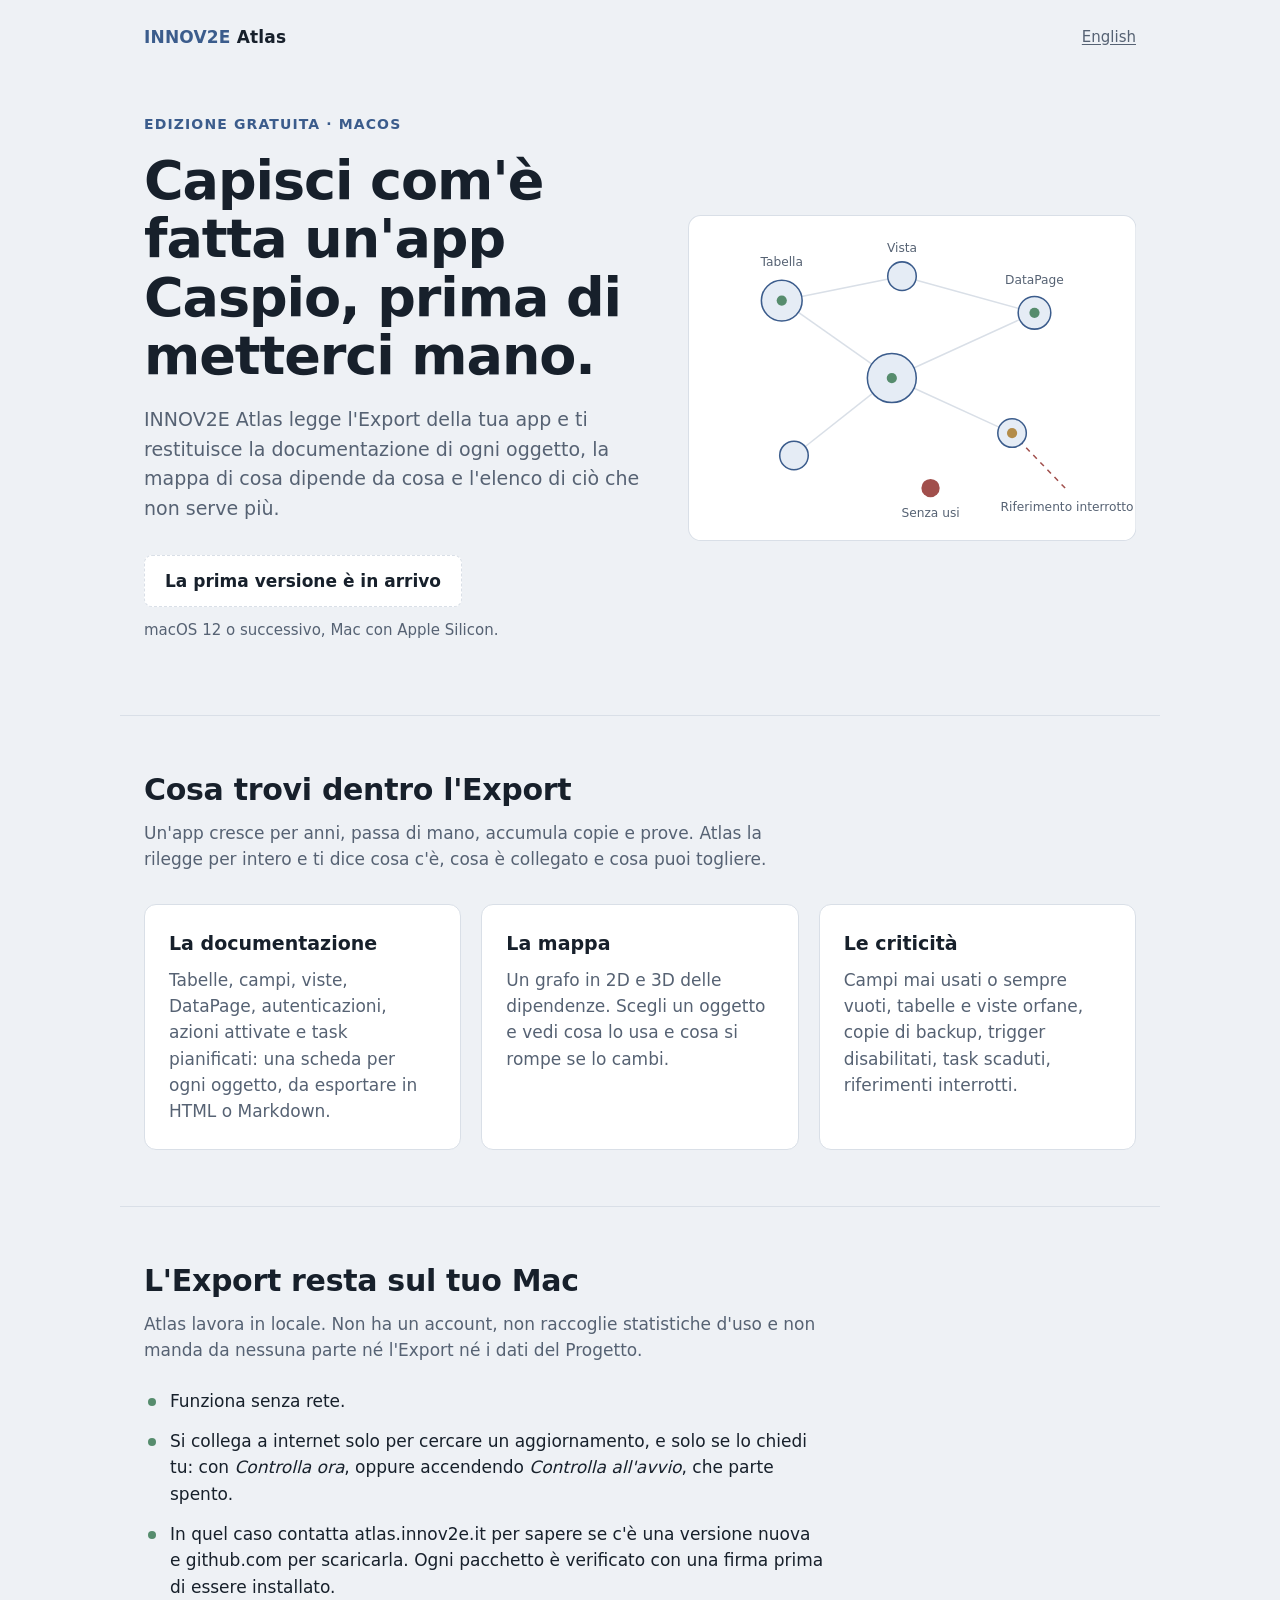
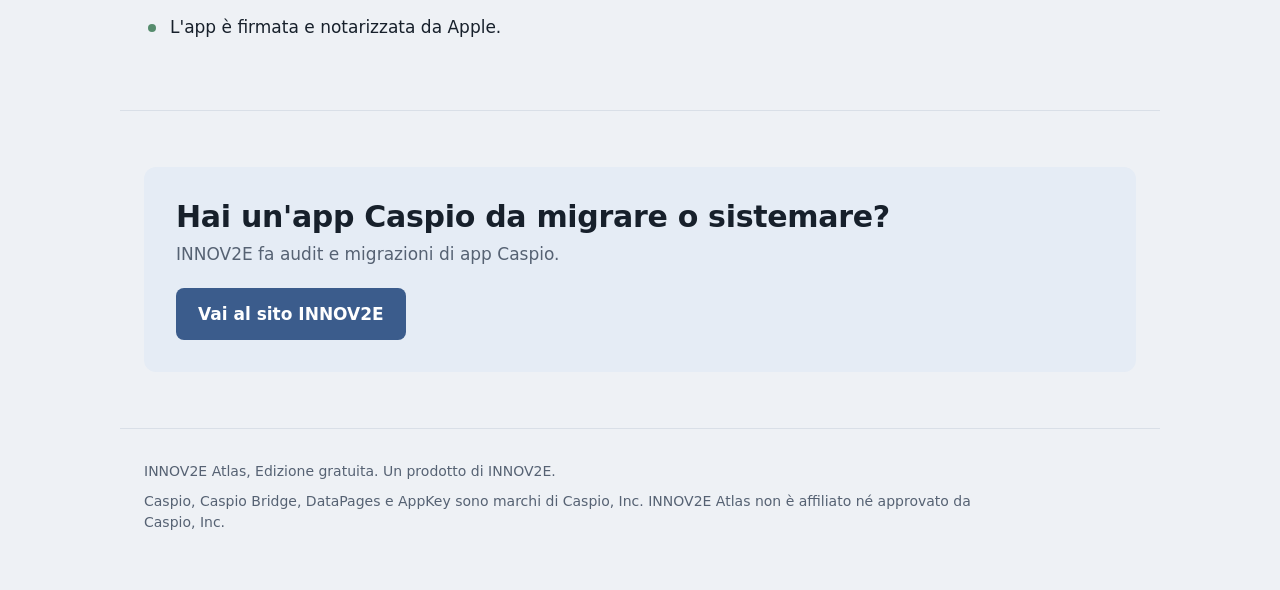
==== index.html @ bc050fd8 "Sito di INNOV2E Atlas: pagina del prodotto in italiano e inglese" ====
<!doctype html>
<html lang="it">
  <head>
    <meta charset="utf-8" />
    <meta name="viewport" content="width=device-width, initial-scale=1" />
    <title>INNOV2E Atlas</title>
    <meta
      name="description"
      content="INNOV2E Atlas legge l'Export di un'app Caspio e ne ricava la documentazione, la mappa delle dipendenze e l'elenco di ciò che non serve più. Tutto in locale, su Mac."
    />
    <link rel="canonical" href="https://atlas.innov2e.it/" />
    <link rel="alternate" hreflang="it" href="https://atlas.innov2e.it/" />
    <link rel="alternate" hreflang="en" href="https://atlas.innov2e.it/en/" />
    <link rel="stylesheet" href="/stile.css" />
  </head>
  <body>
    <header class="contenitore testata">
      <a class="marchio" href="/"><span>INNOV2E</span> Atlas</a>
      <a class="lingua" href="/en/" lang="en" hreflang="en">English</a>
    </header>

    <main>
      <section class="contenitore apertura">
        <div>
          <p class="etichetta">Edizione gratuita · macOS</p>
          <h1>Capisci com'è fatta un'app Caspio, prima di metterci mano.</h1>
          <p class="sommario">
            INNOV2E Atlas legge l'Export della tua app e ti restituisce la documentazione di ogni
            oggetto, la mappa di cosa dipende da cosa e l'elenco di ciò che non serve più.
          </p>

          <!-- PRIMA DEL PRIMO RILASCIO: blocco «in arrivo».
               Al primo rilascio pubblico sostituiscilo con il blocco commentato qui sotto. -->
          <div class="scarica">
            <span class="in-arrivo">La prima versione è in arrivo</span>
            <p class="requisiti">macOS 12 o successivo, Mac con Apple Silicon.</p>
          </div>
          <!--
          <div class="scarica">
            <a class="pulsante" href="https://github.com/innov2e/I2E-atlas-releases/releases/latest">Scarica per Mac</a>
            <p class="requisiti">File .dmg da GitHub. macOS 12 o successivo, Mac con Apple Silicon.</p>
          </div>
          -->
        </div>

        <svg
          class="mappa"
          viewBox="0 0 440 320"
          role="img"
          aria-label="Schema di esempio: tabelle, viste e DataPage collegate tra loro, con un oggetto senza usi e un riferimento interrotto."
        >
          <rect class="riquadro" x="0.5" y="0.5" width="439" height="319" rx="12" />
          <path class="legame" d="M92 84 L210 60" />
          <path class="legame" d="M92 84 L200 160" />
          <path class="legame" d="M210 60 L340 96" />
          <path class="legame" d="M200 160 L340 96" />
          <path class="legame" d="M200 160 L318 214" />
          <path class="legame" d="M104 236 L200 160" />
          <path class="legame-rotto" d="M318 214 L372 270" />
          <circle class="nodo" cx="92" cy="84" r="20" />
          <circle class="nodo" cx="210" cy="60" r="14" />
          <circle class="nodo" cx="200" cy="160" r="24" />
          <circle class="nodo" cx="340" cy="96" r="16" />
          <circle class="nodo" cx="318" cy="214" r="14" />
          <circle class="nodo" cx="104" cy="236" r="14" />
          <circle class="nodo-ok" cx="92" cy="84" r="5" />
          <circle class="nodo-ok" cx="200" cy="160" r="5" />
          <circle class="nodo-ok" cx="340" cy="96" r="5" />
          <circle class="nodo-attenzione" cx="318" cy="214" r="5" />
          <circle class="nodo-obsoleto" cx="238" cy="268" r="9" />
          <text x="92" y="50" text-anchor="middle">Tabella</text>
          <text x="210" y="36" text-anchor="middle">Vista</text>
          <text x="340" y="68" text-anchor="middle">DataPage</text>
          <text x="238" y="296" text-anchor="middle">Senza usi</text>
          <text x="372" y="290" text-anchor="middle">Riferimento interrotto</text>
        </svg>
      </section>

      <section class="contenitore sezione">
        <h2>Cosa trovi dentro l'Export</h2>
        <p>
          Un'app cresce per anni, passa di mano, accumula copie e prove. Atlas la rilegge per intero
          e ti dice cosa c'è, cosa è collegato e cosa puoi togliere.
        </p>
        <ul class="tre">
          <li>
            <h3>La documentazione</h3>
            <p>
              Tabelle, campi, viste, DataPage, autenticazioni, azioni attivate e task pianificati:
              una scheda per ogni oggetto, da esportare in HTML o Markdown.
            </p>
          </li>
          <li>
            <h3>La mappa</h3>
            <p>
              Un grafo in 2D e 3D delle dipendenze. Scegli un oggetto e vedi cosa lo usa e cosa si
              rompe se lo cambi.
            </p>
          </li>
          <li>
            <h3>Le criticità</h3>
            <p>
              Campi mai usati o sempre vuoti, tabelle e viste orfane, copie di backup, trigger
              disabilitati, task scaduti, riferimenti interrotti.
            </p>
          </li>
        </ul>
      </section>

      <section class="contenitore sezione">
        <h2>L'Export resta sul tuo Mac</h2>
        <p>
          Atlas lavora in locale. Non ha un account, non raccoglie statistiche d'uso e non manda da
          nessuna parte né l'Export né i dati del Progetto.
        </p>
        <ul class="elenco">
          <li>Funziona senza rete.</li>
          <li>
            Si collega a internet solo per cercare un aggiornamento, e solo se lo chiedi tu: con
            <em>Controlla ora</em>, oppure accendendo <em>Controlla all'avvio</em>, che parte spento.
          </li>
          <li>
            In quel caso contatta atlas.innov2e.it per sapere se c'è una versione nuova e github.com
            per scaricarla. Ogni pacchetto è verificato con una firma prima di essere installato.
          </li>
          <li>L'app è firmata e notarizzata da Apple.</li>
        </ul>
      </section>

      <section class="contenitore sezione">
        <div class="riquadro-innov2e">
          <div>
            <h2>Hai un'app Caspio da migrare o sistemare?</h2>
            <p>INNOV2E fa audit e migrazioni di app Caspio.</p>
          </div>
          <a class="pulsante" href="https://innov2e.it/">Vai al sito INNOV2E</a>
        </div>
      </section>
    </main>

    <footer class="contenitore pie">
      <p>INNOV2E Atlas, Edizione gratuita. Un prodotto di INNOV2E.</p>
      <p>
        Caspio, Caspio Bridge, DataPages e AppKey sono marchi di Caspio, Inc. INNOV2E Atlas non è
        affiliato né approvato da Caspio, Inc.
      </p>
    </footer>
  </body>
</html>
---- stile.css ----
/* Stile del sito di INNOV2E Atlas. Colori del tema «blu ardesia» dell'app.
   Nessuna risorsa esterna: né font, né script, né immagini da altri domini. */

:root {
  --sfondo: #eef1f5;
  --superficie: #ffffff;
  --bordo: #d9dfe7;
  --testo: #17202b;
  --testo-secondario: #566273;
  --accento: #3b5c8c;
  --accento-tenue: #e5ecf5;
  --su-accento: #ffffff;
  --fuoco: #5b82bd;
  --ok: #568c6d;
  --attenzione: #b38c49;
  --obsoleto: #a14f4c;
  color-scheme: light dark;
}

@media (prefers-color-scheme: dark) {
  :root {
    --sfondo: #0e141b;
    --superficie: #18212c;
    --bordo: #283443;
    --testo: #e6ebf1;
    --testo-secondario: #93a0b1;
    --accento: #86a8d8;
    --accento-tenue: #1f3048;
    --su-accento: #0e141b;
    --fuoco: #9dbbe6;
    --ok: #5d9876;
    --attenzione: #c3a46d;
    --obsoleto: #ae5754;
  }
}

* {
  box-sizing: border-box;
}

html {
  -webkit-text-size-adjust: 100%;
}

body {
  margin: 0;
  background: var(--sfondo);
  color: var(--testo);
  font-family:
    -apple-system, BlinkMacSystemFont, "Segoe UI", system-ui, Roboto, "Helvetica Neue", Arial,
    sans-serif;
  font-size: 17px;
  line-height: 1.55;
}

a {
  color: var(--accento);
  text-underline-offset: 0.15em;
}

a:focus-visible,
.pulsante:focus-visible {
  outline: 3px solid var(--fuoco);
  outline-offset: 3px;
  border-radius: 4px;
}

.contenitore {
  width: 100%;
  max-width: 1040px;
  margin: 0 auto;
  padding-left: 24px;
  padding-right: 24px;
}

/* Testata */

.testata {
  display: flex;
  align-items: center;
  justify-content: space-between;
  gap: 16px;
  padding-top: 24px;
  padding-bottom: 24px;
}

.marchio {
  font-weight: 650;
  letter-spacing: 0.01em;
  color: var(--testo);
  text-decoration: none;
}

.marchio span {
  color: var(--accento);
}

.lingua {
  font-size: 15px;
  color: var(--testo-secondario);
}

/* Apertura */

.apertura {
  display: grid;
  grid-template-columns: minmax(0, 1.05fr) minmax(0, 0.95fr);
  gap: 48px;
  align-items: center;
  padding-top: 40px;
  padding-bottom: 72px;
}

.etichetta {
  margin: 0 0 16px;
  font-size: 14px;
  font-weight: 600;
  letter-spacing: 0.08em;
  text-transform: uppercase;
  color: var(--accento);
}

h1 {
  margin: 0 0 20px;
  font-size: clamp(34px, 5.2vw, 54px);
  line-height: 1.08;
  letter-spacing: -0.02em;
  font-weight: 700;
  text-wrap: balance;
}

.sommario {
  margin: 0 0 32px;
  max-width: 34em;
  font-size: 19px;
  color: var(--testo-secondario);
}

.scarica {
  display: flex;
  flex-wrap: wrap;
  align-items: center;
  gap: 12px 20px;
}

.pulsante {
  display: inline-block;
  padding: 13px 22px;
  border-radius: 8px;
  background: var(--accento);
  color: var(--su-accento);
  font-weight: 600;
  text-decoration: none;
}

.pulsante:hover {
  filter: brightness(1.08);
}

.in-arrivo {
  display: inline-block;
  padding: 12px 20px;
  border: 1px dashed var(--bordo);
  border-radius: 8px;
  background: var(--superficie);
  font-weight: 600;
}

.requisiti {
  margin: 0;
  font-size: 15px;
  color: var(--testo-secondario);
}

/* Disegno della mappa */

.mappa {
  width: 100%;
  height: auto;
  display: block;
}

.mappa .riquadro {
  fill: var(--superficie);
  stroke: var(--bordo);
}

.mappa .legame {
  stroke: var(--bordo);
  stroke-width: 1.5;
  fill: none;
}

.mappa .legame-rotto {
  stroke: var(--obsoleto);
  stroke-width: 1.5;
  stroke-dasharray: 5 5;
  fill: none;
}

.mappa .nodo {
  fill: var(--accento-tenue);
  stroke: var(--accento);
  stroke-width: 1.5;
}

.mappa .nodo-ok {
  fill: var(--ok);
}

.mappa .nodo-attenzione {
  fill: var(--attenzione);
}

.mappa .nodo-obsoleto {
  fill: var(--obsoleto);
}

.mappa text {
  fill: var(--testo-secondario);
  font-size: 12px;
  font-family: inherit;
}

/* Sezioni */

.sezione {
  padding-top: 56px;
  padding-bottom: 56px;
  border-top: 1px solid var(--bordo);
}

h2 {
  margin: 0 0 12px;
  font-size: clamp(24px, 3vw, 30px);
  line-height: 1.2;
  letter-spacing: -0.01em;
  text-wrap: balance;
}

.sezione > p {
  margin: 0 0 16px;
  max-width: 40em;
  color: var(--testo-secondario);
}

.tre {
  display: grid;
  grid-template-columns: repeat(3, minmax(0, 1fr));
  gap: 20px;
  margin: 32px 0 0;
  padding: 0;
  list-style: none;
}

.tre li {
  padding: 24px;
  border: 1px solid var(--bordo);
  border-radius: 12px;
  background: var(--superficie);
}

h3 {
  margin: 0 0 8px;
  font-size: 19px;
}

.tre p {
  margin: 0;
  color: var(--testo-secondario);
}

.elenco {
  margin: 24px 0 0;
  padding: 0;
  max-width: 40em;
  list-style: none;
}

.elenco li {
  position: relative;
  padding: 0 0 14px 26px;
}

.elenco li::before {
  content: "";
  position: absolute;
  left: 4px;
  top: 0.62em;
  width: 8px;
  height: 8px;
  border-radius: 50%;
  background: var(--ok);
}

/* Riquadro INNOV2E */

.riquadro-innov2e {
  display: flex;
  flex-wrap: wrap;
  align-items: center;
  justify-content: space-between;
  gap: 20px 32px;
  padding: 32px;
  border-radius: 12px;
  background: var(--accento-tenue);
}

.riquadro-innov2e h2 {
  margin-bottom: 6px;
}

.riquadro-innov2e p {
  margin: 0;
  color: var(--testo-secondario);
}

/* Piè di pagina */

.pie {
  padding-top: 32px;
  padding-bottom: 48px;
  border-top: 1px solid var(--bordo);
  font-size: 14px;
  color: var(--testo-secondario);
}

.pie p {
  margin: 0 0 8px;
  max-width: 60em;
}

/* Pagina non trovata */

.centrata {
  min-height: 60vh;
  display: grid;
  align-content: center;
  gap: 8px;
}

@media (max-width: 820px) {
  .apertura {
    grid-template-columns: minmax(0, 1fr);
    gap: 32px;
    padding-top: 16px;
    padding-bottom: 48px;
  }

  .tre {
    grid-template-columns: minmax(0, 1fr);
  }

  .contenitore {
    padding-left: 16px;
    padding-right: 16px;
  }

  .riquadro-innov2e {
    padding: 24px;
  }
}

@media (prefers-reduced-motion: no-preference) {
  .pulsante {
    transition: filter 120ms ease;
  }
}
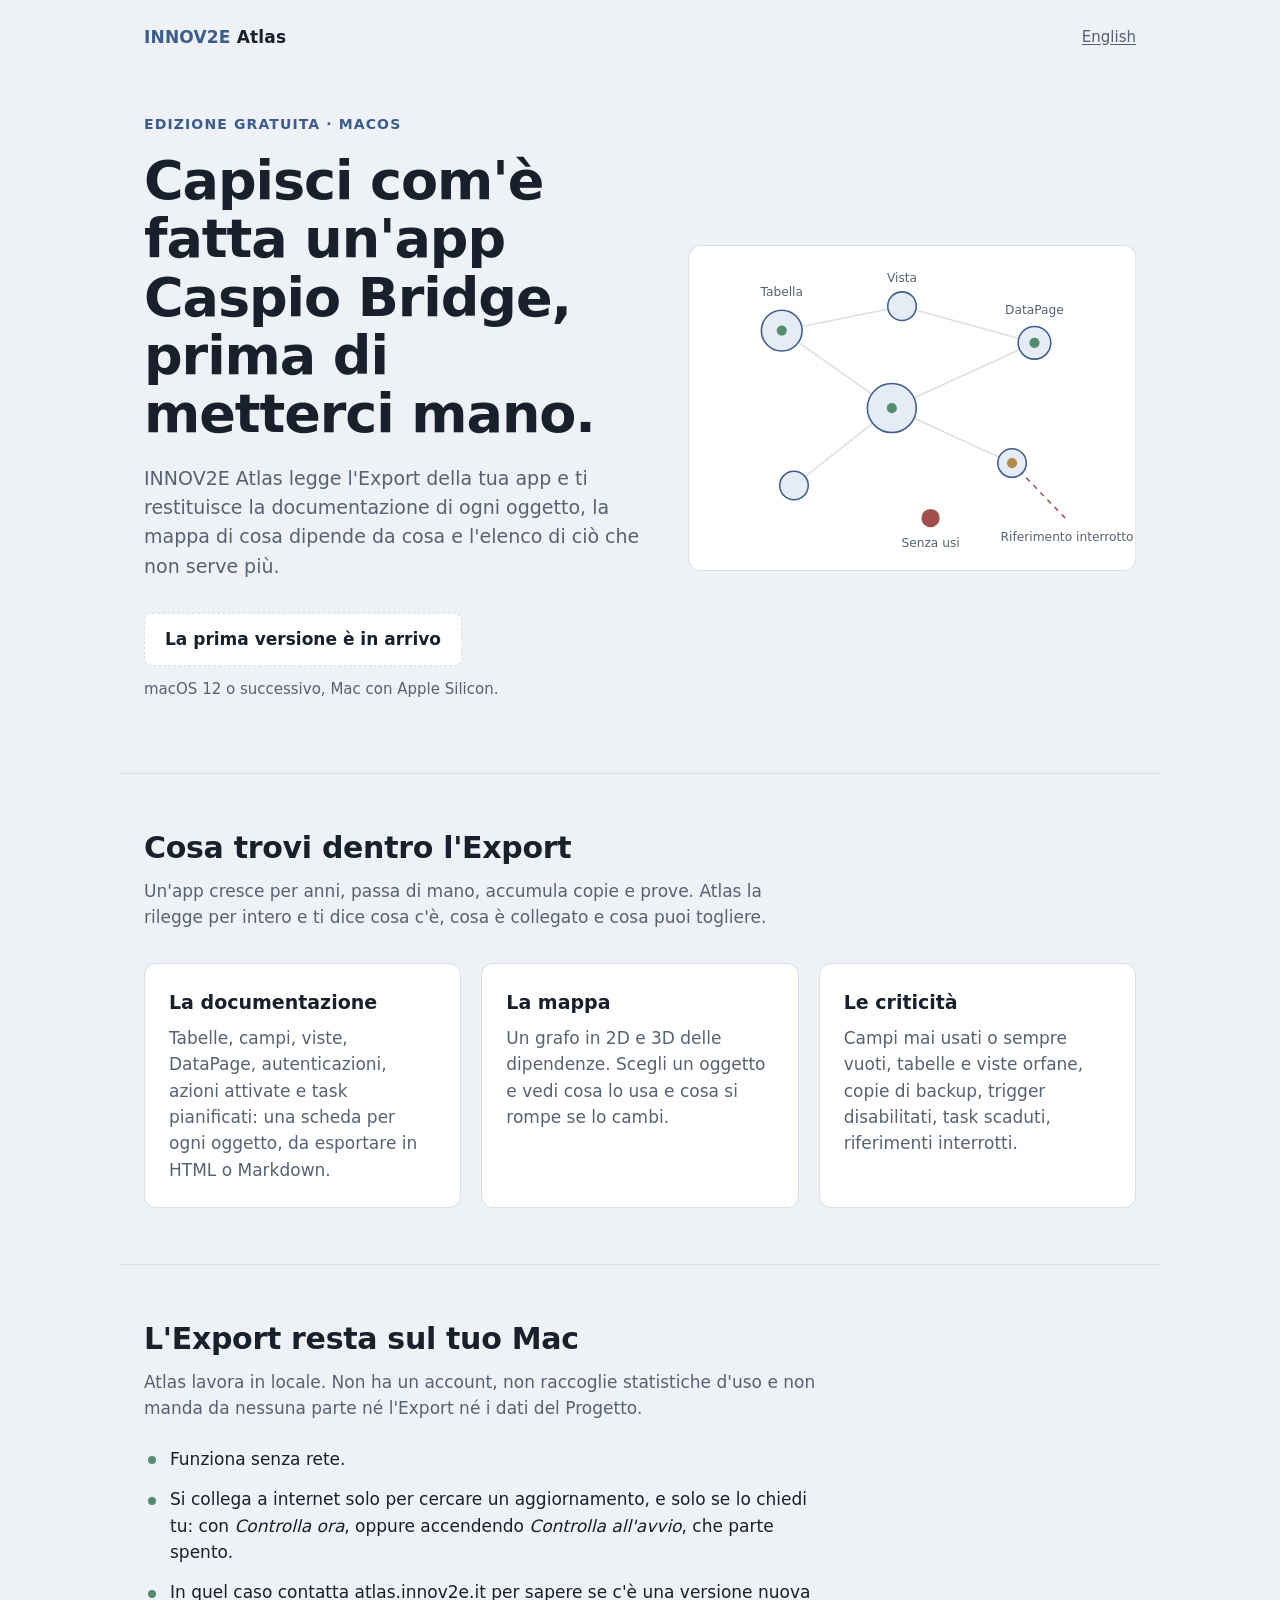
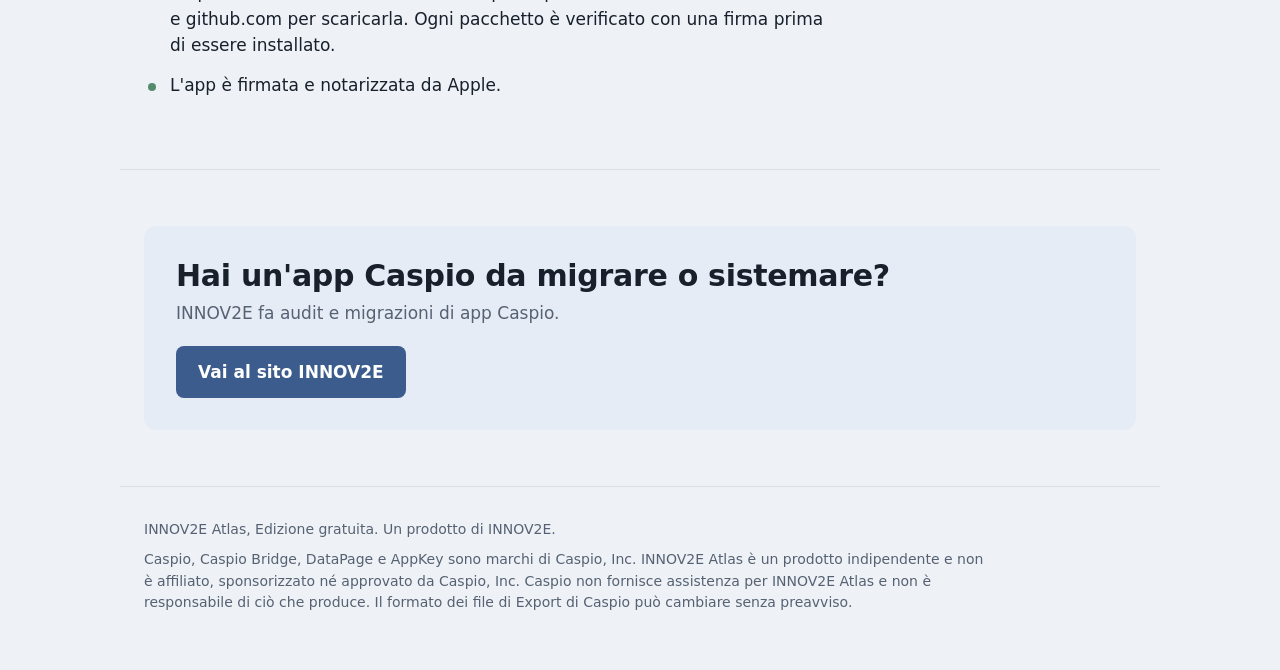
==== commit 32dccc20: "Nota sui marchi e descrizione secondo le condizioni di Caspio Formula della nota chiesta da Caspio, " ====
--- a/index.html
+++ b/index.html
@@ -6,7 +6,7 @@
     <title>INNOV2E Atlas</title>
     <meta
       name="description"
-      content="INNOV2E Atlas legge l'Export di un'app Caspio e ne ricava la documentazione, la mappa delle dipendenze e l'elenco di ciò che non serve più. Tutto in locale, su Mac."
+      content="INNOV2E Atlas legge l'Export di un'app Caspio Bridge e ne ricava la documentazione, la mappa delle dipendenze e l'elenco di ciò che non serve più. Tutto in locale, su Mac."
     />
     <link rel="canonical" href="https://atlas.innov2e.it/" />
     <link rel="alternate" hreflang="it" href="https://atlas.innov2e.it/" />
@@ -23,7 +23,7 @@
       <section class="contenitore apertura">
         <div>
           <p class="etichetta">Edizione gratuita · macOS</p>
-          <h1>Capisci com'è fatta un'app Caspio, prima di metterci mano.</h1>
+          <h1>Capisci com'è fatta un'app Caspio Bridge, prima di metterci mano.</h1>
           <p class="sommario">
             INNOV2E Atlas legge l'Export della tua app e ti restituisce la documentazione di ogni
             oggetto, la mappa di cosa dipende da cosa e l'elenco di ciò che non serve più.
@@ -141,8 +141,10 @@
     <footer class="contenitore pie">
       <p>INNOV2E Atlas, Edizione gratuita. Un prodotto di INNOV2E.</p>
       <p>
-        Caspio, Caspio Bridge, DataPages e AppKey sono marchi di Caspio, Inc. INNOV2E Atlas non è
-        affiliato né approvato da Caspio, Inc.
+        Caspio, Caspio Bridge, DataPage e AppKey sono marchi di Caspio, Inc. INNOV2E Atlas è un
+        prodotto indipendente e non è affiliato, sponsorizzato né approvato da Caspio, Inc. Caspio
+        non fornisce assistenza per INNOV2E Atlas e non è responsabile di ciò che produce. Il
+        formato dei file di Export di Caspio può cambiare senza preavviso.
       </p>
     </footer>
   </body>
